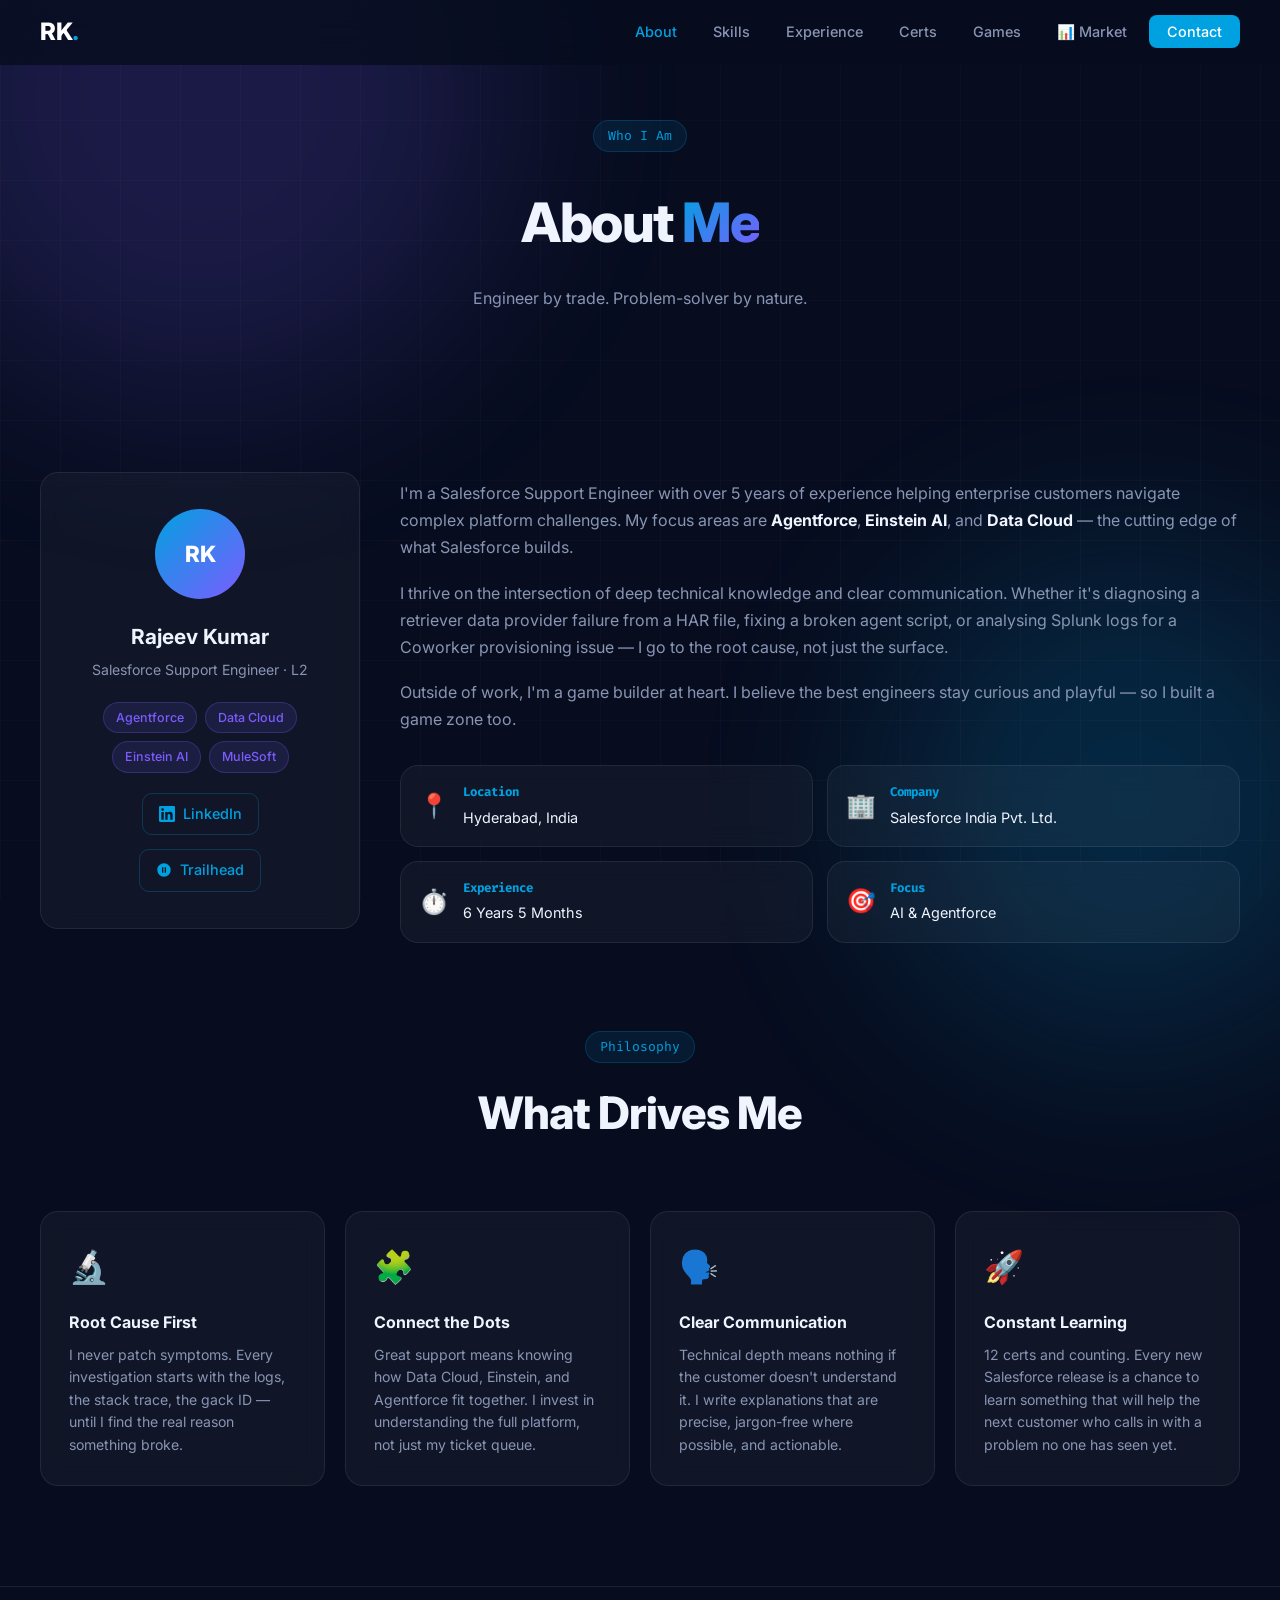
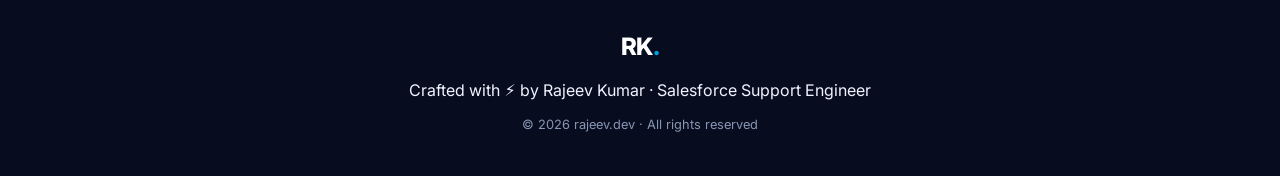
==== about.html @ ff3ae280 "Initial portfolio deploy" ====
<!DOCTYPE html>
<html lang="en">
<head>
  <meta charset="UTF-8" />
  <meta name="viewport" content="width=device-width, initial-scale=1.0" />
  <title>About — Rajeev Kumar</title>
  <link rel="icon" href="favicon.svg" type="image/svg+xml" />
  <link href="https://fonts.googleapis.com/css2?family=Inter:wght@300;400;500;600;700;800&family=Fira+Code:wght@400;500&display=swap" rel="stylesheet" />
  <link rel="stylesheet" href="style.css" />
</head>
<body>

  <nav id="navbar">
    <div class="nav-inner">
      <a class="nav-logo" href="index.html">RK<span class="dot">.</span></a>
      <ul class="nav-links">
        <li><a href="about.html" class="nav-active">About</a></li>
        <li><a href="skills.html">Skills</a></li>
        <li><a href="experience.html">Experience</a></li>
        <li><a href="certifications.html">Certs</a></li>
        <li><a href="games.html">Games</a></li>
        <li><a href="market.html">📊 Market</a></li>
        <li><a href="contact.html" class="nav-cta">Contact</a></li>
      </ul>
      <button class="hamburger" id="hamburger" aria-label="Toggle menu">
        <span></span><span></span><span></span>
      </button>
    </div>
  </nav>

  <section class="page-hero">
    <div class="hero-bg">
      <div class="blob blob1"></div>
      <div class="blob blob2"></div>
      <div class="grid-lines"></div>
    </div>
    <div class="page-hero-content">
      <span class="section-tag">Who I Am</span>
      <h1 class="page-hero-title">About <span class="gradient-text">Me</span></h1>
      <p class="page-hero-sub">Engineer by trade. Problem-solver by nature.</p>
    </div>
  </section>

  <section class="section">
    <div class="container">
      <div class="about-grid">
        <div class="about-card glass-card fade-in">
          <div class="about-avatar">
            <div class="about-avatar-inner">RK</div>
          </div>
          <h3>Rajeev Kumar</h3>
          <p class="about-role">Salesforce Support Engineer · L2</p>
          <div class="about-tags">
            <span class="tag-chip">Agentforce</span>
            <span class="tag-chip">Data Cloud</span>
            <span class="tag-chip">Einstein AI</span>
            <span class="tag-chip">MuleSoft</span>
          </div>
          <div class="about-links" style="justify-content:center;margin-top:20px">
            <a href="https://www.linkedin.com/in/rajeev-kumar" target="_blank" rel="noopener" class="about-link">
              <svg viewBox="0 0 24 24" fill="currentColor"><path d="M20.447 20.452h-3.554v-5.569c0-1.328-.027-3.037-1.852-3.037-1.853 0-2.136 1.445-2.136 2.939v5.667H9.351V9h3.414v1.561h.046c.477-.9 1.637-1.85 3.37-1.85 3.601 0 4.267 2.37 4.267 5.455v6.286zM5.337 7.433a2.062 2.062 0 0 1-2.063-2.065 2.064 2.064 0 1 1 2.063 2.065zm1.782 13.019H3.555V9h3.564v11.452zM22.225 0H1.771C.792 0 0 .774 0 1.729v20.542C0 23.227.792 24 1.771 24h20.451C23.2 24 24 23.227 24 22.271V1.729C24 .774 23.2 0 22.222 0h.003z"/></svg>
              LinkedIn
            </a>
            <a href="https://www.salesforce.com/trailblazer/rajeev101" target="_blank" rel="noopener" class="about-link">
              <svg viewBox="0 0 24 24" fill="currentColor"><path d="M12 2C6.48 2 2 6.48 2 12s4.48 10 10 10 10-4.48 10-10S17.52 2 12 2zm-1 14H9V8h2v8zm4 0h-2V8h2v8z"/></svg>
              Trailhead
            </a>
          </div>
        </div>
        <div class="about-text fade-in">
          <p>
            I'm a Salesforce Support Engineer with over 5 years of experience helping enterprise customers
            navigate complex platform challenges. My focus areas are <strong>Agentforce</strong>,
            <strong>Einstein AI</strong>, and <strong>Data Cloud</strong> — the cutting edge of what
            Salesforce builds.
          </p>
          <p>
            I thrive on the intersection of deep technical knowledge and clear communication. Whether it's
            diagnosing a retriever data provider failure from a HAR file, fixing a broken agent script,
            or analysing Splunk logs for a Coworker provisioning issue — I go to the root cause, not just
            the surface.
          </p>
          <p>
            Outside of work, I'm a game builder at heart. I believe the best engineers stay curious
            and playful — so I built a game zone too.
          </p>

          <!-- Fun Facts -->
          <div class="fun-facts-grid" style="margin-top:32px">
            <div class="fun-fact-card glass-card">
              <span class="fun-fact-icon">📍</span>
              <div>
                <h5>Location</h5>
                <p>Hyderabad, India</p>
              </div>
            </div>
            <div class="fun-fact-card glass-card">
              <span class="fun-fact-icon">🏢</span>
              <div>
                <h5>Company</h5>
                <p>Salesforce India Pvt. Ltd.</p>
              </div>
            </div>
            <div class="fun-fact-card glass-card">
              <span class="fun-fact-icon">⏱️</span>
              <div>
                <h5>Experience</h5>
                <p>6 Years 5 Months</p>
              </div>
            </div>
            <div class="fun-fact-card glass-card">
              <span class="fun-fact-icon">🎯</span>
              <div>
                <h5>Focus</h5>
                <p>AI &amp; Agentforce</p>
              </div>
            </div>
          </div>
        </div>
      </div>

      <!-- What Drives Me -->
      <div class="section-header" style="margin-top:80px">
        <span class="section-tag">Philosophy</span>
        <h2 class="section-title">What Drives Me</h2>
      </div>
      <div class="drives-grid">
        <div class="drive-card glass-card fade-in">
          <div class="drive-icon">🔬</div>
          <h4>Root Cause First</h4>
          <p>I never patch symptoms. Every investigation starts with the logs, the stack trace, the gack ID — until I find the real reason something broke.</p>
        </div>
        <div class="drive-card glass-card fade-in">
          <div class="drive-icon">🧩</div>
          <h4>Connect the Dots</h4>
          <p>Great support means knowing how Data Cloud, Einstein, and Agentforce fit together. I invest in understanding the full platform, not just my ticket queue.</p>
        </div>
        <div class="drive-card glass-card fade-in">
          <div class="drive-icon">🗣️</div>
          <h4>Clear Communication</h4>
          <p>Technical depth means nothing if the customer doesn't understand it. I write explanations that are precise, jargon-free where possible, and actionable.</p>
        </div>
        <div class="drive-card glass-card fade-in">
          <div class="drive-icon">🚀</div>
          <h4>Constant Learning</h4>
          <p>12 certs and counting. Every new Salesforce release is a chance to learn something that will help the next customer who calls in with a problem no one has seen yet.</p>
        </div>
      </div>
    </div>
  </section>

  <footer>
    <div class="footer-inner">
      <span class="nav-logo">RK<span class="dot">.</span></span>
      <p>Crafted with ⚡ by Rajeev Kumar · Salesforce Support Engineer</p>
      <p class="footer-sub">© 2026 rajeev.dev · All rights reserved</p>
    </div>
  </footer>

  <script src="app.js"></script>
</body>
</html>
---- style.css ----
/* ===== RESET & BASE ===== */
*, *::before, *::after { box-sizing: border-box; margin: 0; padding: 0; }

:root {
  --bg: #070d1f;
  --bg2: #0d1530;
  --card: rgba(255,255,255,0.04);
  --card-border: rgba(255,255,255,0.08);
  --accent: #00a1e0;
  --accent2: #7c5cff;
  --accent3: #00e5b0;
  --text: #f0f4ff;
  --muted: #8895b3;
  --white: #ffffff;
  --font: 'Inter', system-ui, sans-serif;
  --code: 'Fira Code', monospace;
  --radius: 18px;
  --shadow: 0 20px 60px rgba(0,0,0,0.4);
  --transition: all 0.3s cubic-bezier(0.4, 0, 0.2, 1);
}

html { scroll-behavior: smooth; }

body {
  font-family: var(--font);
  background: var(--bg);
  color: var(--text);
  overflow-x: hidden;
  line-height: 1.7;
}

/* ===== SCROLLBAR ===== */
::-webkit-scrollbar { width: 6px; }
::-webkit-scrollbar-track { background: var(--bg); }
::-webkit-scrollbar-thumb { background: var(--accent2); border-radius: 3px; }

/* ===== GLASS CARD ===== */
.glass-card {
  background: var(--card);
  border: 1px solid var(--card-border);
  border-radius: var(--radius);
  backdrop-filter: blur(12px);
  transition: var(--transition);
}
.glass-card:hover {
  border-color: rgba(0,161,224,0.25);
  transform: translateY(-4px);
  box-shadow: 0 24px 60px rgba(0,0,0,0.35);
}

/* ===== NAVBAR ===== */
#navbar {
  position: fixed;
  top: 0; left: 0; right: 0;
  z-index: 100;
  padding: 0 24px;
  background: rgba(7,13,31,0.8);
  backdrop-filter: blur(20px);
  border-bottom: 1px solid transparent;
  transition: var(--transition);
}
#navbar.scrolled { border-bottom-color: var(--card-border); }
.nav-inner {
  max-width: 1200px;
  margin: auto;
  display: flex;
  align-items: center;
  justify-content: space-between;
  height: 64px;
}
.nav-logo {
  font-size: 1.5rem;
  font-weight: 800;
  color: var(--white);
  text-decoration: none;
  letter-spacing: -0.5px;
}
.nav-logo .dot { color: var(--accent); }
.nav-links {
  display: flex;
  list-style: none;
  gap: 8px;
  align-items: center;
}
.nav-links a {
  color: var(--muted);
  text-decoration: none;
  font-size: 0.9rem;
  font-weight: 500;
  padding: 8px 14px;
  border-radius: 8px;
  transition: var(--transition);
}
.nav-links a:hover { color: var(--white); background: rgba(255,255,255,0.06); }
.nav-links a.nav-cta {
  background: var(--accent);
  color: var(--white);
  padding: 8px 18px;
}
.nav-links a.nav-cta:hover { background: #008ccc; transform: none; }
.hamburger {
  display: none;
  flex-direction: column;
  gap: 5px;
  background: none;
  border: none;
  cursor: pointer;
  padding: 4px;
}
.hamburger span {
  display: block;
  width: 24px; height: 2px;
  background: var(--text);
  border-radius: 2px;
  transition: var(--transition);
}

/* ===== HERO ===== */
#hero {
  min-height: 100vh;
  display: flex;
  align-items: center;
  padding: 100px 24px 60px;
  position: relative;
  overflow: hidden;
  max-width: 1200px;
  margin: auto;
}
.hero-bg {
  position: fixed;
  inset: 0;
  z-index: -1;
  pointer-events: none;
}
.blob {
  position: absolute;
  border-radius: 50%;
  filter: blur(100px);
  opacity: 0.18;
}
.blob1 {
  width: 600px; height: 600px;
  background: var(--accent2);
  top: -200px; left: -100px;
  animation: blobFloat 8s ease-in-out infinite;
}
.blob2 {
  width: 500px; height: 500px;
  background: var(--accent);
  bottom: -150px; right: -100px;
  animation: blobFloat 10s ease-in-out infinite reverse;
}
@keyframes blobFloat {
  0%, 100% { transform: translate(0,0) scale(1); }
  50% { transform: translate(30px, -30px) scale(1.05); }
}
.grid-lines {
  position: absolute;
  inset: 0;
  background-image:
    linear-gradient(rgba(255,255,255,0.02) 1px, transparent 1px),
    linear-gradient(90deg, rgba(255,255,255,0.02) 1px, transparent 1px);
  background-size: 60px 60px;
}
.hero-content { flex: 1; max-width: 620px; z-index: 1; }
.hero-badge {
  display: inline-flex;
  align-items: center;
  gap: 8px;
  background: rgba(0,229,176,0.1);
  border: 1px solid rgba(0,229,176,0.25);
  color: var(--accent3);
  padding: 6px 14px;
  border-radius: 999px;
  font-size: 0.82rem;
  font-weight: 500;
  margin-bottom: 24px;
}
.pulse-dot {
  width: 8px; height: 8px;
  background: var(--accent3);
  border-radius: 50%;
  animation: pulse 2s infinite;
}
@keyframes pulse {
  0%, 100% { opacity: 1; transform: scale(1); }
  50% { opacity: 0.5; transform: scale(0.8); }
}
.hero-title {
  font-size: clamp(2.4rem, 6vw, 4.2rem);
  font-weight: 800;
  line-height: 1.1;
  letter-spacing: -1.5px;
  margin-bottom: 16px;
}
.gradient-text {
  background: linear-gradient(135deg, var(--accent), var(--accent2));
  -webkit-background-clip: text;
  -webkit-text-fill-color: transparent;
  background-clip: text;
}
.typewriter-wrap {
  font-family: var(--code);
  font-size: clamp(1rem, 2.5vw, 1.3rem);
  color: var(--accent3);
  margin-bottom: 20px;
  min-height: 2rem;
}
.cursor {
  animation: blink 1s infinite;
  color: var(--accent3);
}
@keyframes blink { 0%,100% { opacity: 1; } 50% { opacity: 0; } }
.hero-desc {
  color: var(--muted);
  font-size: 1.05rem;
  margin-bottom: 32px;
  max-width: 520px;
}
.hero-actions { display: flex; gap: 14px; flex-wrap: wrap; margin-bottom: 48px; }
.btn {
  display: inline-flex;
  align-items: center;
  gap: 8px;
  padding: 13px 28px;
  border-radius: 12px;
  font-size: 0.95rem;
  font-weight: 600;
  text-decoration: none;
  transition: var(--transition);
  cursor: pointer;
  border: none;
  font-family: var(--font);
}
.btn-primary {
  background: linear-gradient(135deg, var(--accent), var(--accent2));
  color: var(--white);
}
.btn-primary:hover { transform: translateY(-2px); box-shadow: 0 10px 30px rgba(0,161,224,0.35); }
.btn-outline {
  background: transparent;
  border: 1.5px solid var(--card-border);
  color: var(--text);
}
.btn-outline:hover { border-color: var(--accent); color: var(--accent); background: rgba(0,161,224,0.06); }
.hero-stats { display: flex; align-items: center; gap: 24px; flex-wrap: wrap; }
.stat { display: flex; flex-direction: column; }
.stat-num {
  font-size: 1.8rem;
  font-weight: 800;
  background: linear-gradient(135deg, var(--accent), var(--accent2));
  -webkit-background-clip: text;
  -webkit-text-fill-color: transparent;
  background-clip: text;
}
.stat-label { font-size: 0.78rem; color: var(--muted); font-weight: 500; }
.stat-divider { width: 1px; height: 36px; background: var(--card-border); }
.hero-visual {
  flex: 0 0 360px;
  display: flex;
  align-items: center;
  justify-content: center;
  z-index: 1;
}
.avatar-ring {
  position: relative;
  width: 280px; height: 280px;
  display: flex;
  align-items: center;
  justify-content: center;
}
.avatar-inner {
  width: 130px; height: 130px;
  background: linear-gradient(135deg, var(--accent), var(--accent2));
  border-radius: 50%;
  display: flex;
  align-items: center;
  justify-content: center;
  font-size: 3.5rem;
  z-index: 2;
  box-shadow: 0 0 60px rgba(0,161,224,0.4);
}
.orbit-ring {
  position: absolute;
  inset: 0;
  animation: spin 20s linear infinite;
}
@keyframes spin { to { transform: rotate(360deg); } }
.orbit-icon {
  position: absolute;
  font-size: 1.6rem;
  background: var(--bg2);
  border: 1px solid var(--card-border);
  border-radius: 50%;
  width: 48px; height: 48px;
  display: flex;
  align-items: center;
  justify-content: center;
  animation: counterSpin 20s linear infinite;
}
@keyframes counterSpin { to { transform: rotate(-360deg); } }
.oi1 { top: 0; left: 50%; transform: translateX(-50%); }
.oi2 { right: 0; top: 50%; transform: translateY(-50%); }
.oi3 { bottom: 0; left: 50%; transform: translateX(-50%); }
.oi4 { left: 0; top: 50%; transform: translateY(-50%); }
.scroll-hint {
  position: absolute;
  bottom: 30px;
  left: 50%;
  transform: translateX(-50%);
  display: flex;
  flex-direction: column;
  align-items: center;
  gap: 6px;
  color: var(--muted);
  font-size: 0.75rem;
  text-decoration: none;
  animation: bounce 2s infinite;
}
.scroll-hint svg { width: 20px; height: 20px; }
@keyframes bounce {
  0%, 100% { transform: translateX(-50%) translateY(0); }
  50% { transform: translateX(-50%) translateY(6px); }
}

/* ===== SECTIONS ===== */
.section { padding: 100px 24px; }
.section-dark { background: var(--bg2); }
.container { max-width: 1200px; margin: auto; }
.section-header { text-align: center; margin-bottom: 60px; }
.section-tag {
  display: inline-block;
  font-family: var(--code);
  font-size: 0.82rem;
  color: var(--accent);
  background: rgba(0,161,224,0.1);
  border: 1px solid rgba(0,161,224,0.2);
  padding: 4px 14px;
  border-radius: 999px;
  margin-bottom: 12px;
}
.section-title {
  font-size: clamp(1.8rem, 4vw, 2.8rem);
  font-weight: 800;
  letter-spacing: -1px;
}
.section-sub { color: var(--muted); margin-top: 12px; font-size: 1rem; }

/* ===== ABOUT ===== */
.about-grid { display: grid; grid-template-columns: 320px 1fr; gap: 40px; align-items: start; }
.about-card { padding: 36px; text-align: center; }
.about-avatar {
  width: 90px; height: 90px;
  background: linear-gradient(135deg, var(--accent), var(--accent2));
  border-radius: 50%;
  margin: 0 auto 20px;
  display: flex;
  align-items: center;
  justify-content: center;
}
.about-avatar-inner { font-size: 1.4rem; font-weight: 800; color: white; }
.about-card h3 { font-size: 1.3rem; font-weight: 700; margin-bottom: 4px; }
.about-role { color: var(--muted); font-size: 0.88rem; margin-bottom: 20px; }
.about-tags { display: flex; flex-wrap: wrap; gap: 8px; justify-content: center; }
.tag-chip {
  background: rgba(124,92,255,0.12);
  border: 1px solid rgba(124,92,255,0.25);
  color: var(--accent2);
  font-size: 0.78rem;
  padding: 4px 12px;
  border-radius: 999px;
  font-weight: 500;
}
.about-text { padding: 8px 0; }
.about-text p { color: var(--muted); margin-bottom: 18px; font-size: 1rem; }
.about-text strong { color: var(--text); }
.about-links { display: flex; gap: 14px; flex-wrap: wrap; }
.about-link {
  display: inline-flex;
  align-items: center;
  gap: 8px;
  color: var(--accent);
  text-decoration: none;
  font-size: 0.9rem;
  font-weight: 500;
  border: 1px solid rgba(0,161,224,0.25);
  padding: 8px 16px;
  border-radius: 10px;
  transition: var(--transition);
}
.about-link:hover { background: rgba(0,161,224,0.1); }
.about-link svg { width: 16px; height: 16px; }

/* ===== SKILLS ===== */
.skills-grid {
  display: grid;
  grid-template-columns: repeat(auto-fit, minmax(300px, 1fr));
  gap: 24px;
}
.skill-card { padding: 28px; }
.skill-icon { font-size: 2rem; margin-bottom: 14px; }
.skill-card h3 { font-size: 1.1rem; font-weight: 700; margin-bottom: 8px; }
.skill-card p { color: var(--muted); font-size: 0.88rem; margin-bottom: 18px; line-height: 1.6; }
.skill-bar { height: 4px; background: rgba(255,255,255,0.07); border-radius: 2px; overflow: hidden; }
.skill-fill { height: 100%; background: linear-gradient(90deg, var(--accent), var(--accent2)); border-radius: 2px; width: 0; transition: width 1.2s cubic-bezier(0.4,0,0.2,1); }

/* ===== TIMELINE ===== */
.timeline { position: relative; padding-left: 40px; }
.timeline::before {
  content: '';
  position: absolute;
  left: 8px; top: 0; bottom: 0;
  width: 2px;
  background: linear-gradient(to bottom, var(--accent), var(--accent2));
  opacity: 0.3;
}
.timeline-item { position: relative; margin-bottom: 36px; }
.timeline-dot {
  position: absolute;
  left: -36px; top: 28px;
  width: 14px; height: 14px;
  background: linear-gradient(135deg, var(--accent), var(--accent2));
  border-radius: 50%;
  border: 3px solid var(--bg);
}
.timeline-card { padding: 28px; }
.timeline-header { display: flex; justify-content: space-between; align-items: flex-start; margin-bottom: 16px; gap: 16px; flex-wrap: wrap; }
.timeline-card h3 { font-size: 1.1rem; font-weight: 700; }
.timeline-company { color: var(--accent); font-size: 0.85rem; margin-top: 4px; }
.timeline-date {
  font-family: var(--code);
  font-size: 0.78rem;
  color: var(--muted);
  background: rgba(255,255,255,0.05);
  padding: 4px 12px;
  border-radius: 999px;
  white-space: nowrap;
}
.timeline-points { list-style: none; margin-bottom: 16px; }
.timeline-points li { color: var(--muted); font-size: 0.9rem; padding: 4px 0 4px 18px; position: relative; }
.timeline-points li::before { content: '→'; position: absolute; left: 0; color: var(--accent); }
.timeline-tags { display: flex; gap: 8px; flex-wrap: wrap; }
.timeline-tags span {
  font-size: 0.75rem;
  background: rgba(0,161,224,0.1);
  color: var(--accent);
  padding: 3px 10px;
  border-radius: 6px;
}

/* ===== CERTS ===== */
.certs-grid { display: grid; grid-template-columns: repeat(auto-fit, minmax(280px, 1fr)); gap: 20px; }
.cert-card {
  padding: 22px 24px;
  display: flex;
  align-items: center;
  gap: 18px;
}
.cert-badge { font-size: 2rem; flex-shrink: 0; }
.cert-info h4 { font-size: 0.95rem; font-weight: 600; margin-bottom: 4px; }
.cert-issuer { font-size: 0.78rem; color: var(--accent); font-family: var(--code); }

/* ===== GAMES ===== */
.game-tabs {
  display: flex;
  gap: 10px;
  margin-bottom: 28px;
  flex-wrap: wrap;
  justify-content: center;
}
.gtab {
  background: rgba(255,255,255,0.05);
  border: 1px solid var(--card-border);
  color: var(--muted);
  padding: 10px 20px;
  border-radius: 999px;
  font-size: 0.88rem;
  font-weight: 500;
  cursor: pointer;
  transition: var(--transition);
  font-family: var(--font);
}
.gtab:hover { color: var(--text); border-color: var(--accent); }
.gtab.active { background: linear-gradient(135deg, var(--accent), var(--accent2)); color: white; border-color: transparent; }
.game-panel { display: none; padding: 36px; max-width: 600px; margin: auto; }
.game-panel.active { display: block; }
.game-panel h3 { font-size: 1.3rem; font-weight: 700; margin-bottom: 4px; }
.game-sub { color: var(--muted); font-size: 0.88rem; margin-bottom: 20px; }

/* RPS */
.rps-board { display: flex; align-items: center; justify-content: center; gap: 40px; margin-bottom: 24px; }
.rps-player { display: flex; flex-direction: column; align-items: center; gap: 8px; }
.rps-avatar {
  width: 80px; height: 80px;
  background: rgba(255,255,255,0.06);
  border: 2px solid var(--card-border);
  border-radius: 20px;
  font-size: 2.5rem;
  display: flex;
  align-items: center;
  justify-content: center;
  transition: var(--transition);
}
.rps-score { font-size: 1.8rem; font-weight: 800; color: var(--accent); }
.rps-vs { font-size: 1.1rem; font-weight: 700; color: var(--muted); }
.rps-choices { display: flex; gap: 14px; justify-content: center; margin-bottom: 16px; }
.rps-btn {
  display: flex;
  flex-direction: column;
  align-items: center;
  gap: 6px;
  background: rgba(255,255,255,0.05);
  border: 1.5px solid var(--card-border);
  color: var(--text);
  padding: 16px 20px;
  border-radius: 16px;
  font-size: 2rem;
  cursor: pointer;
  transition: var(--transition);
  font-family: var(--font);
}
.rps-btn span { font-size: 0.75rem; font-weight: 500; color: var(--muted); }
.rps-btn:hover { border-color: var(--accent); background: rgba(0,161,224,0.1); transform: translateY(-3px); }
.rps-result { text-align: center; font-weight: 600; font-size: 0.95rem; min-height: 1.5em; color: var(--accent3); }

/* PUZZLE */
.puzzle-grid {
  display: grid;
  grid-template-columns: repeat(3, 90px);
  gap: 8px;
  justify-content: center;
}
.puzzle-tile {
  width: 90px; height: 90px;
  background: rgba(0,161,224,0.12);
  border: 1.5px solid rgba(0,161,224,0.25);
  border-radius: 14px;
  font-size: 1.8rem;
  font-weight: 700;
  color: var(--text);
  cursor: pointer;
  transition: var(--transition);
  display: flex;
  align-items: center;
  justify-content: center;
}
.puzzle-tile:hover:not(.empty) { background: rgba(0,161,224,0.22); transform: scale(1.04); }
.puzzle-tile.empty { background: transparent; border-color: transparent; cursor: default; }

/* MEMORY */
.memory-grid {
  display: grid;
  grid-template-columns: repeat(4, 70px);
  gap: 10px;
  justify-content: center;
}
.mem-card {
  width: 70px; height: 70px;
  background: rgba(124,92,255,0.12);
  border: 1.5px solid rgba(124,92,255,0.25);
  border-radius: 12px;
  font-size: 1.8rem;
  cursor: pointer;
  transition: var(--transition);
  display: flex;
  align-items: center;
  justify-content: center;
  user-select: none;
}
.mem-card:hover:not(.flipped):not(.matched) { transform: scale(1.05); border-color: var(--accent2); }
.mem-card.flipped, .mem-card.matched { background: rgba(0,229,176,0.1); border-color: rgba(0,229,176,0.3); }
.mem-card.matched { opacity: 0.5; }
.mem-card-back { display: none; }
.mem-card.flipped .mem-card-front, .mem-card.matched .mem-card-front { display: flex; }

/* SNAKE */
#snake-canvas {
  display: block;
  margin: auto;
  border-radius: 14px;
  border: 1px solid var(--card-border);
  max-width: 100%;
}

/* ===== CONTACT ===== */
.contact-grid { display: grid; grid-template-columns: repeat(auto-fit, minmax(240px, 1fr)); gap: 24px; max-width: 800px; margin: auto; }
.contact-card { padding: 32px; text-align: center; }
.contact-icon { font-size: 2.5rem; margin-bottom: 14px; }
.contact-card h4 { font-size: 1rem; font-weight: 600; margin-bottom: 6px; }
.contact-card p { color: var(--muted); font-size: 0.88rem; }

/* ===== FOOTER ===== */
footer {
  background: var(--bg);
  border-top: 1px solid var(--card-border);
  padding: 40px 24px;
  text-align: center;
}
.footer-inner { display: flex; flex-direction: column; align-items: center; gap: 10px; }
.footer-sub { color: var(--muted); font-size: 0.8rem; }

/* ===== RESPONSIVE ===== */
@media (max-width: 960px) {
  #hero { flex-direction: column; gap: 40px; text-align: center; }
  .hero-actions { justify-content: center; }
  .hero-stats { justify-content: center; }
  .hero-visual { flex: none; }
  .about-grid { grid-template-columns: 1fr; }
}
@media (max-width: 768px) {
  .nav-links { display: none; flex-direction: column; position: fixed; top: 64px; left: 0; right: 0; background: rgba(7,13,31,0.98); padding: 20px; gap: 4px; border-bottom: 1px solid var(--card-border); }
  .nav-links.open { display: flex; }
  .hamburger { display: flex; }
  .hero-visual { display: none; }
  .section { padding: 70px 20px; }
  .puzzle-tile { width: 80px; height: 80px; font-size: 1.5rem; }
  .puzzle-grid { grid-template-columns: repeat(3, 80px); }
}
@media (max-width: 480px) {
  .rps-choices { gap: 8px; }
  .rps-btn { padding: 12px 14px; font-size: 1.6rem; }
  #snake-canvas { width: 320px; height: 320px; }
  .memory-grid { grid-template-columns: repeat(4, 60px); gap: 8px; }
  .mem-card { width: 60px; height: 60px; font-size: 1.5rem; }
}

/* ===== ANIMATIONS ===== */
.fade-in { opacity: 0; transform: translateY(30px); transition: opacity 0.6s ease, transform 0.6s ease; }
.fade-in.visible { opacity: 1; transform: translateY(0); }

/* ===== NAV ACTIVE STATE ===== */
.nav-active { color: var(--accent) !important; }

/* ===== PAGE NAV CARDS (hero grid) ===== */
.page-nav-section {
  background: var(--bg);
  padding: 28px 24px 36px;
  border-bottom: 1px solid var(--card-border);
}
.page-nav-grid {
  display: grid;
  grid-template-columns: repeat(7, 1fr);
  gap: 12px;
  max-width: 900px;
  margin: 0 auto;
}
.page-nav-card {
  display: flex;
  flex-direction: column;
  align-items: center;
  gap: 8px;
  padding: 18px 10px;
  text-decoration: none;
  color: var(--text);
  border-radius: var(--radius);
  transition: var(--transition);
}
.page-nav-card:hover {
  background: rgba(0,161,224,0.1);
  border-color: var(--accent);
  transform: translateY(-4px);
}
.pnc-icon { font-size: 1.8rem; }
.pnc-label { font-size: 0.78rem; font-weight: 600; color: var(--muted); }

/* ===== PAGE HERO (sub-pages) ===== */
.page-hero {
  min-height: 38vh;
  display: flex;
  align-items: center;
  justify-content: center;
  padding: 120px 24px 60px;
  position: relative;
  overflow: hidden;
  text-align: center;
}
.page-hero-content {
  position: relative;
  z-index: 1;
}
.page-hero-title {
  font-size: clamp(2rem, 5vw, 3.4rem);
  font-weight: 800;
  letter-spacing: -1.5px;
  margin: 12px 0 16px;
}
.page-hero-sub {
  color: var(--muted);
  font-size: 1rem;
}

/* ===== FUN FACTS / CARDS ===== */
.fun-facts-grid {
  display: grid;
  grid-template-columns: 1fr 1fr;
  gap: 14px;
}
.fun-fact-card {
  display: flex;
  align-items: center;
  gap: 14px;
  padding: 16px 18px;
}
.fun-fact-icon { font-size: 1.5rem; flex-shrink: 0; }
.fun-fact-card h5 { font-size: 0.78rem; color: var(--accent); font-family: var(--code); margin-bottom: 2px; }
.fun-fact-card p { font-size: 0.9rem; color: var(--text); margin: 0; }

/* ===== DRIVES GRID ===== */
.drives-grid {
  display: grid;
  grid-template-columns: repeat(auto-fit, minmax(260px, 1fr));
  gap: 20px;
}
.drive-card { padding: 28px; }
.drive-icon { font-size: 2rem; margin-bottom: 14px; }
.drive-card h4 { font-size: 1rem; font-weight: 700; margin-bottom: 8px; }
.drive-card p { color: var(--muted); font-size: 0.88rem; line-height: 1.6; margin: 0; }

/* ===== TOOLS CLOUD ===== */
.tools-cloud {
  display: flex;
  flex-wrap: wrap;
  gap: 10px;
  justify-content: center;
}
.tool-pill {
  background: rgba(124,92,255,0.1);
  border: 1px solid rgba(124,92,255,0.25);
  color: var(--accent2);
  font-size: 0.84rem;
  font-weight: 500;
  padding: 8px 16px;
  border-radius: 999px;
  transition: var(--transition);
  cursor: default;
}
.tool-pill:hover {
  background: rgba(124,92,255,0.2);
  transform: translateY(-2px);
}

/* ===== IMPACT GRID ===== */
.impact-grid {
  display: grid;
  grid-template-columns: repeat(auto-fit, minmax(180px, 1fr));
  gap: 20px;
}
.impact-card {
  padding: 32px 20px;
  text-align: center;
}
.impact-num {
  display: block;
  font-size: 2.8rem;
  font-weight: 800;
  margin-bottom: 8px;
}
.impact-label {
  font-size: 0.85rem;
  color: var(--muted);
  font-weight: 500;
}

/* ===== CERT COUNTER STRIP ===== */
.cert-counter-strip {
  display: flex;
  align-items: center;
  justify-content: center;
  gap: 0;
  background: var(--card);
  border: 1px solid var(--card-border);
  border-radius: var(--radius);
  padding: 24px 0;
  flex-wrap: wrap;
}
.cert-counter-item {
  display: flex;
  flex-direction: column;
  align-items: center;
  gap: 4px;
  padding: 0 40px;
}
.cert-counter-num {
  font-size: 2.2rem;
  font-weight: 800;
}
.cert-counter-label {
  font-size: 0.8rem;
  color: var(--muted);
  font-weight: 500;
}
.cert-counter-divider {
  width: 1px;
  height: 48px;
  background: var(--card-border);
}

/* ===== TRAILHEAD CTA ===== */
.trailhead-cta {
  padding: 28px 32px;
  display: flex;
  align-items: center;
  justify-content: space-between;
  gap: 24px;
  flex-wrap: wrap;
}
.trailhead-cta-left {
  display: flex;
  align-items: center;
  gap: 18px;
}
.trailhead-cta-icon { font-size: 2.4rem; }
.trailhead-cta h4 { font-size: 1rem; font-weight: 700; margin-bottom: 4px; }
.trailhead-cta p { color: var(--muted); font-size: 0.85rem; margin: 0; }

/* ===== CONTACT LINK CARDS ===== */
.contact-link-card {
  text-decoration: none;
  color: var(--text);
  cursor: pointer;
  display: flex;
  flex-direction: column;
  align-items: center;
}
.contact-value {
  color: var(--muted);
  font-size: 0.88rem;
  margin: 0 0 8px 0;
  font-family: var(--code);
}
.contact-action {
  font-size: 0.78rem;
  color: var(--accent);
  font-weight: 500;
  opacity: 0;
  transition: var(--transition);
}
.contact-link-card:hover .contact-action { opacity: 1; }
.contact-link-card:hover { border-color: var(--accent); }

/* ===== LOCATION CARD ===== */
.location-card {
  padding: 24px 28px;
}
.location-left {
  display: flex;
  align-items: center;
  gap: 18px;
}
.location-icon { font-size: 2rem; }
.location-left h4 { font-size: 1rem; font-weight: 700; margin-bottom: 4px; }
.location-left p { color: var(--muted); font-size: 0.85rem; margin: 0; }

/* ===== CERT TICKER ===== */
.ticker-wrap {
  display: flex;
  align-items: center;
  background: #010812;
  border-top: 1px solid rgba(0,161,224,0.15);
  border-bottom: 1px solid rgba(0,161,224,0.15);
  overflow: hidden;
  height: 40px;
}
.ticker-label {
  flex-shrink: 0;
  background: var(--accent);
  color: #fff;
  font-size: 0.7rem;
  font-weight: 700;
  letter-spacing: 1.5px;
  padding: 0 16px;
  height: 100%;
  display: flex;
  align-items: center;
  font-family: var(--code);
}
.ticker-track {
  flex: 1;
  overflow: hidden;
  position: relative;
}
.ticker-items {
  display: inline-flex;
  align-items: center;
  gap: 0;
  white-space: nowrap;
  animation: tickerScroll 28s linear infinite;
}
.ticker-item {
  font-size: 0.78rem;
  font-weight: 500;
  color: var(--accent3);
  font-family: var(--code);
  padding: 0 4px;
}
.ticker-sep {
  color: rgba(0,161,224,0.35);
  padding: 0 12px;
  font-size: 0.9rem;
}
@keyframes tickerScroll {
  0%   { transform: translateX(0); }
  100% { transform: translateX(-50%); }
}

/* ===== TECH INDEX (stock dashboard) ===== */
#tech-index {
  background: #020b18;
  border-top: 1px solid rgba(0,229,176,0.12);
  border-bottom: 1px solid rgba(0,229,176,0.12);
  padding: 0 0 0 0;
}
.ti-header {
  display: flex;
  align-items: center;
  justify-content: space-between;
  padding: 14px 32px;
  border-bottom: 1px solid rgba(255,255,255,0.06);
  flex-wrap: wrap;
  gap: 10px;
}
.ti-brand {
  display: flex;
  align-items: center;
  gap: 10px;
}
.ti-bull { font-size: 1.3rem; }
.ti-title {
  font-family: var(--code);
  font-size: 0.95rem;
  font-weight: 700;
  color: var(--accent3);
  letter-spacing: 1px;
}
.ti-status {
  display: flex;
  align-items: center;
  gap: 8px;
  font-family: var(--code);
  font-size: 0.75rem;
  color: var(--muted);
}
.ti-dot {
  width: 8px; height: 8px;
  border-radius: 50%;
  animation: pulse 2s infinite;
}
.ti-dot-green { background: var(--accent3); }
.ti-clock { color: var(--muted); }
.ti-grid {
  display: grid;
  grid-template-columns: repeat(6, 1fr);
  border-bottom: 1px solid rgba(255,255,255,0.05);
}
.ti-card {
  padding: 20px 18px;
  border-right: 1px solid rgba(255,255,255,0.05);
  transition: var(--transition);
  cursor: default;
}
.ti-card:last-child { border-right: none; }
.ti-card:hover { background: rgba(0,229,176,0.04); }
.ti-card-label {
  font-family: var(--code);
  font-size: 0.65rem;
  color: var(--muted);
  letter-spacing: 1.5px;
  margin-bottom: 8px;
}
.ti-card-value {
  font-size: 1.5rem;
  font-weight: 800;
  color: #f0f4ff;
  margin-bottom: 4px;
  font-family: var(--code);
}
.ti-card-change {
  font-size: 0.75rem;
  font-weight: 600;
  font-family: var(--code);
  margin-bottom: 4px;
}
.ti-up { color: var(--accent3); }
.ti-down { color: #ff5f7e; }
.ti-card-sub {
  font-size: 0.7rem;
  color: var(--muted);
}
.ti-footer-bar {
  display: flex;
  align-items: center;
  gap: 0;
  padding: 10px 24px;
  flex-wrap: wrap;
  overflow: hidden;
}
.ti-footer-item {
  font-family: var(--code);
  font-size: 0.72rem;
  color: var(--muted);
  padding: 0 16px;
}
.ti-footer-item strong { color: var(--accent); }
.ti-sep { color: rgba(255,255,255,0.1); font-size: 0.8rem; }

/* ===== RESPONSIVE (new) ===== */
@media (max-width: 960px) {
  .page-nav-grid { grid-template-columns: repeat(4, 1fr); }
  .cert-counter-item { padding: 0 24px; }
  .ti-grid { grid-template-columns: repeat(3, 1fr); }
}
@media (max-width: 700px) {
  .page-nav-grid { grid-template-columns: repeat(4, 1fr); }
}
@media (max-width: 600px) {
  .page-nav-grid { grid-template-columns: repeat(3, 1fr); gap: 8px; }
  .page-nav-card { padding: 14px 6px; }
  .fun-facts-grid { grid-template-columns: 1fr; }
  .cert-counter-strip { flex-direction: column; gap: 16px; }
  .cert-counter-divider { width: 60px; height: 1px; }
  .trailhead-cta { flex-direction: column; align-items: flex-start; }
  .ti-grid { grid-template-columns: repeat(2, 1fr); }
  .ti-header { padding: 10px 16px; }
  .ti-footer-bar { gap: 0; padding: 8px 12px; }
  .ti-footer-item { padding: 0 8px; font-size: 0.65rem; }
}
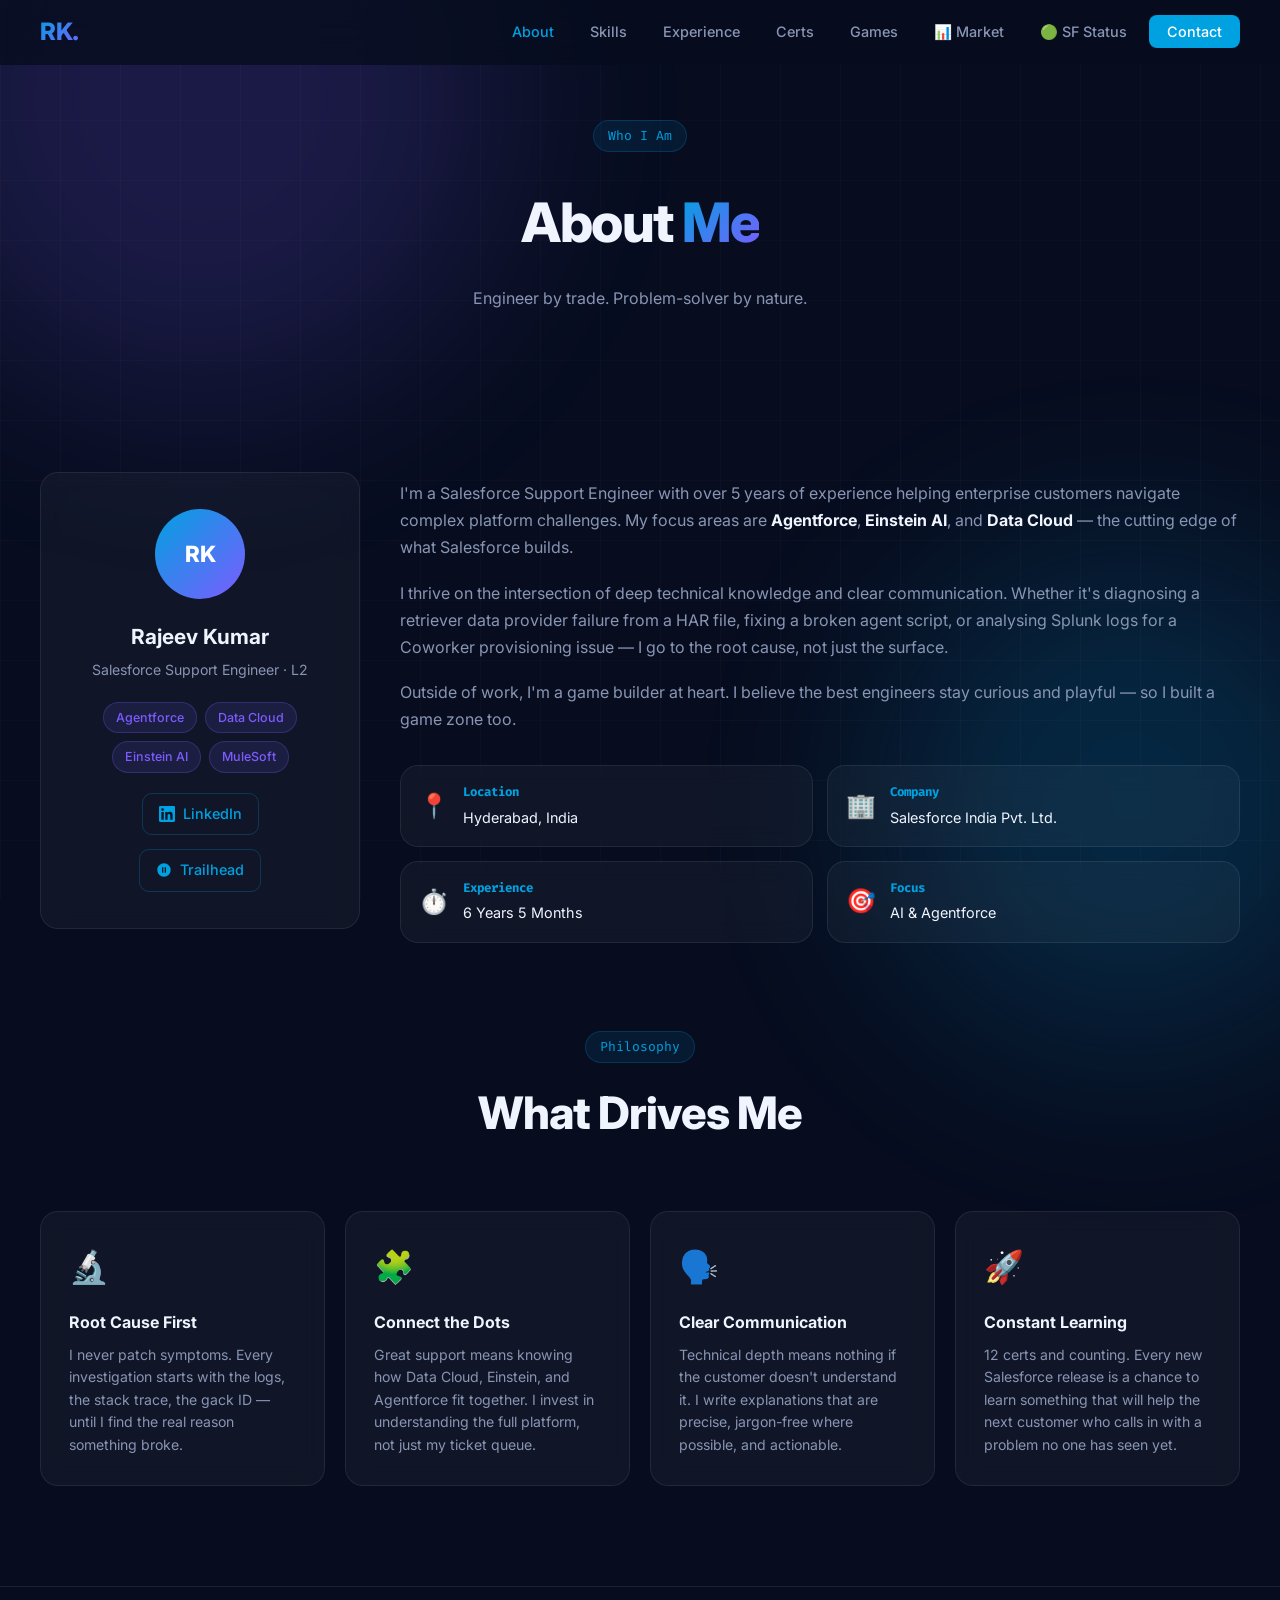
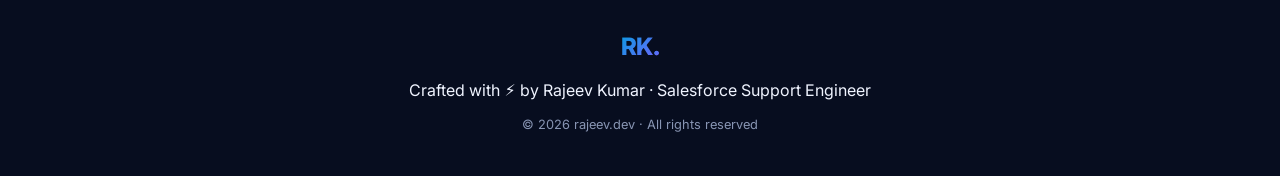
==== commit f015428f: "Add SF Status page, cert timeline, and nav updates - New status.html: live Salesforce system status " ====
--- a/about.html
+++ b/about.html
@@ -20,6 +20,7 @@
         <li><a href="certifications.html">Certs</a></li>
         <li><a href="games.html">Games</a></li>
         <li><a href="market.html">📊 Market</a></li>
+        <li><a href="status.html">🟢 SF Status</a></li>
         <li><a href="contact.html" class="nav-cta">Contact</a></li>
       </ul>
       <button class="hamburger" id="hamburger" aria-label="Toggle menu">
--- a/style.css
+++ b/style.css
@@ -71,11 +71,19 @@
 .nav-logo {
   font-size: 1.5rem;
   font-weight: 800;
-  color: var(--white);
+  background: linear-gradient(135deg, #00a1e0 0%, #7c5cff 100%);
+  -webkit-background-clip: text;
+  -webkit-text-fill-color: transparent;
+  background-clip: text;
   text-decoration: none;
   letter-spacing: -0.5px;
 }
-.nav-logo .dot { color: var(--accent); }
+.nav-logo .dot {
+  background: linear-gradient(135deg, #00a1e0 0%, #7c5cff 100%);
+  -webkit-background-clip: text;
+  -webkit-text-fill-color: transparent;
+  background-clip: text;
+}
 .nav-links {
   display: flex;
   list-style: none;
@@ -460,6 +468,131 @@
 .cert-info h4 { font-size: 0.95rem; font-weight: 600; margin-bottom: 4px; }
 .cert-issuer { font-size: 0.78rem; color: var(--accent); font-family: var(--code); }
 
+/* ===== CERT VIEW TOGGLE ===== */
+.cert-view-toggle {
+  display: flex;
+  justify-content: center;
+  gap: 10px;
+}
+.cert-view-btn {
+  background: rgba(255,255,255,0.05);
+  border: 1px solid var(--card-border);
+  color: var(--muted);
+  padding: 9px 22px;
+  border-radius: 999px;
+  font-size: 0.88rem;
+  font-weight: 600;
+  cursor: pointer;
+  transition: var(--transition);
+  font-family: var(--font);
+}
+.cert-view-btn.active,
+.cert-view-btn:hover {
+  background: linear-gradient(135deg, rgba(0,161,224,0.18), rgba(124,92,255,0.18));
+  border-color: var(--accent);
+  color: var(--text);
+}
+
+/* ===== CERT TIMELINE ===== */
+.cert-timeline-wrap {
+  position: relative;
+  max-width: 860px;
+  margin: 0 auto;
+  padding: 12px 0 24px;
+}
+.ct-line {
+  position: absolute;
+  left: 50%;
+  top: 0; bottom: 0;
+  width: 2px;
+  background: linear-gradient(to bottom, transparent, rgba(0,161,224,0.35) 8%, rgba(124,92,255,0.35) 92%, transparent);
+  transform: translateX(-50%);
+}
+.ct-item {
+  display: flex;
+  align-items: flex-start;
+  gap: 0;
+  position: relative;
+  margin-bottom: 36px;
+}
+.ct-item[data-side="left"] {
+  flex-direction: row;
+  padding-right: calc(50% + 28px);
+}
+.ct-item[data-side="right"] {
+  flex-direction: row-reverse;
+  padding-left: calc(50% + 28px);
+}
+.ct-dot {
+  width: 16px;
+  height: 16px;
+  border-radius: 50%;
+  border: 3px solid var(--bg);
+  position: absolute;
+  left: 50%;
+  top: 22px;
+  transform: translateX(-50%);
+  z-index: 2;
+  box-shadow: 0 0 12px rgba(0,161,224,0.4);
+  flex-shrink: 0;
+}
+.ct-dot-pulse {
+  box-shadow: 0 0 0 0 rgba(0,229,176,0.6);
+  animation: dotPulse 2s infinite;
+}
+@keyframes dotPulse {
+  0%   { box-shadow: 0 0 0 0 rgba(0,229,176,0.55); }
+  70%  { box-shadow: 0 0 0 10px rgba(0,229,176,0); }
+  100% { box-shadow: 0 0 0 0 rgba(0,229,176,0); }
+}
+.ct-card {
+  padding: 20px 22px;
+  display: flex;
+  gap: 14px;
+  align-items: flex-start;
+  width: 100%;
+  position: relative;
+  cursor: default;
+}
+.ct-card-highlight {
+  border-color: rgba(0,229,176,0.3) !important;
+  background: rgba(0,229,176,0.04) !important;
+}
+.ct-badge { font-size: 1.8rem; flex-shrink: 0; margin-top: 2px; }
+.ct-body { flex: 1; min-width: 0; }
+.ct-body h4 { font-size: 0.92rem; font-weight: 700; margin: 6px 0 5px; line-height: 1.4; }
+.ct-year { font-size: 0.78rem; font-family: var(--code); color: var(--accent); margin-bottom: 5px; }
+.ct-desc { font-size: 0.8rem; color: var(--muted); line-height: 1.55; }
+.ct-tag {
+  display: inline-block;
+  font-size: 0.68rem;
+  font-weight: 700;
+  text-transform: uppercase;
+  letter-spacing: 0.05em;
+  padding: 2px 8px;
+  border-radius: 4px;
+  margin-bottom: 2px;
+}
+.ct-tag.admin    { background: rgba(255,215,0,0.15);  color: #ffd700; }
+.ct-tag.associate{ background: rgba(76,175,80,0.15);  color: #66bb6a; }
+.ct-tag.consultant{background: rgba(0,161,224,0.15);  color: #00a1e0; }
+.ct-tag.developer{ background: rgba(124,92,255,0.15); color: #9c7cff; }
+.ct-tag.architect{ background: rgba(239,83,80,0.15);  color: #ef5350; }
+.ct-tag.ai       { background: rgba(0,229,176,0.15);  color: #00e5b0; }
+.ct-latest-badge {
+  position: absolute;
+  top: 12px; right: 14px;
+  font-size: 0.65rem;
+  font-weight: 700;
+  text-transform: uppercase;
+  letter-spacing: 0.08em;
+  padding: 2px 8px;
+  border-radius: 999px;
+  background: linear-gradient(135deg, rgba(0,229,176,0.25), rgba(124,92,255,0.25));
+  color: #00e5b0;
+  border: 1px solid rgba(0,229,176,0.3);
+}
+
 /* ===== GAMES ===== */
 .game-tabs {
   display: flex;
@@ -622,6 +755,10 @@
   #snake-canvas { width: 320px; height: 320px; }
   .memory-grid { grid-template-columns: repeat(4, 60px); gap: 8px; }
   .mem-card { width: 60px; height: 60px; font-size: 1.5rem; }
+  .g2048-grid { grid-template-columns: repeat(4, 68px); grid-template-rows: repeat(4, 68px); }
+  .g2048-cell { width: 68px; height: 68px; font-size: 1.3rem; }
+  .whack-grid { max-width: 300px; gap: 10px; }
+  .typing-hud { gap: 16px; flex-wrap: wrap; }
 }
 
 /* ===== ANIMATIONS ===== */
@@ -1023,4 +1160,149 @@
   .ti-header { padding: 10px 16px; }
   .ti-footer-bar { gap: 0; padding: 8px 12px; }
   .ti-footer-item { padding: 0 8px; font-size: 0.65rem; }
-}
+
+  /* Timeline collapses to single column on mobile */
+  .ct-line { left: 18px; }
+  .ct-item[data-side="left"],
+  .ct-item[data-side="right"] {
+    flex-direction: row;
+    padding-left: 48px;
+    padding-right: 0;
+  }
+  .ct-dot { left: 18px; }
+}
+
+/* ===== SF STATUS WIDGET ===== */
+.sf-status-page { max-width: 860px; margin: 0 auto; }
+.sf-status-hero { text-align: center; margin-bottom: 48px; }
+.sf-status-hero h2 { font-size: 2rem; font-weight: 800; margin-bottom: 10px; }
+.sf-status-hero p { color: var(--muted); }
+
+.sf-overall {
+  display: flex;
+  align-items: center;
+  gap: 18px;
+  padding: 24px 28px;
+  border-radius: var(--radius);
+  margin-bottom: 36px;
+  border: 1px solid var(--card-border);
+  background: var(--card);
+  backdrop-filter: blur(12px);
+}
+.sf-overall-dot {
+  width: 18px; height: 18px;
+  border-radius: 50%;
+  flex-shrink: 0;
+  background: #6b7280;
+  box-shadow: 0 0 10px rgba(107,114,128,0.5);
+}
+.sf-overall-dot.ok   { background: #00e5b0; box-shadow: 0 0 10px rgba(0,229,176,0.55); }
+.sf-overall-dot.warn { background: #fbbf24; box-shadow: 0 0 10px rgba(251,191,36,0.55); }
+.sf-overall-dot.bad  { background: #f87171; box-shadow: 0 0 10px rgba(248,113,113,0.55); }
+.sf-overall-text h3  { font-size: 1.1rem; font-weight: 700; }
+.sf-overall-text p   { font-size: 0.85rem; color: var(--muted); margin-top: 3px; }
+.sf-overall-updated  { margin-left: auto; font-size: 0.75rem; color: var(--muted); font-family: var(--code); white-space: nowrap; }
+
+.sf-components-grid {
+  display: grid;
+  grid-template-columns: repeat(auto-fit, minmax(220px, 1fr));
+  gap: 16px;
+  margin-bottom: 36px;
+}
+.sf-comp-card {
+  padding: 18px 20px;
+  display: flex;
+  align-items: center;
+  gap: 14px;
+}
+.sf-comp-dot {
+  width: 8px; height: 8px;
+  border-radius: 50%;
+  flex-shrink: 0;
+  background: #6b7280;
+  display: inline-block;
+}
+.sf-comp-dot.ok   { background: #00e5b0; box-shadow: 0 0 6px rgba(0,229,176,0.5); }
+.sf-comp-dot.warn { background: #fbbf24; box-shadow: 0 0 6px rgba(251,191,36,0.5); }
+.sf-comp-dot.bad  { background: #f87171; box-shadow: 0 0 6px rgba(248,113,113,0.5); }
+.sf-comp-dot-row { display: flex; align-items: center; gap: 6px; margin-top: 4px; }
+.sf-comp-name { font-size: 0.88rem; font-weight: 600; }
+.sf-comp-status { font-size: 0.75rem; color: var(--muted); }
+.sf-offline-box {
+  max-width: 480px;
+  margin: 0 auto;
+  padding: 40px 36px;
+  text-align: center;
+}
+
+.sf-incidents-section h3 { font-size: 1rem; font-weight: 700; margin-bottom: 16px; }
+.sf-incident-card {
+  padding: 16px 20px;
+  margin-bottom: 12px;
+  border-left: 3px solid var(--accent);
+}
+.sf-incident-card.maintenance { border-left-color: #fbbf24; }
+.sf-incident-card.incident    { border-left-color: #f87171; }
+.sf-incident-name { font-size: 0.9rem; font-weight: 700; margin-bottom: 4px; }
+.sf-incident-meta { font-size: 0.75rem; color: var(--muted); font-family: var(--code); }
+.sf-incident-body { font-size: 0.8rem; color: var(--muted); margin-top: 6px; line-height: 1.55; }
+
+.sf-no-incidents {
+  text-align: center;
+  padding: 28px;
+  color: var(--muted);
+  font-size: 0.88rem;
+  border-radius: var(--radius);
+  border: 1px dashed rgba(0,229,176,0.2);
+}
+.sf-no-incidents .sf-ok-icon { font-size: 2rem; display: block; margin-bottom: 8px; }
+
+.sf-loading {
+  text-align: center;
+  padding: 60px 20px;
+  color: var(--muted);
+  font-size: 0.9rem;
+}
+.sf-loading-spinner {
+  width: 36px; height: 36px;
+  border: 3px solid rgba(0,161,224,0.2);
+  border-top-color: var(--accent);
+  border-radius: 50%;
+  animation: spin 0.8s linear infinite;
+  margin: 0 auto 16px;
+}
+@keyframes spin { to { transform: rotate(360deg); } }
+
+.sf-error {
+  text-align: center;
+  padding: 32px;
+  color: #f87171;
+  font-size: 0.88rem;
+}
+.sf-refresh-btn {
+  background: rgba(255,255,255,0.06);
+  border: 1px solid var(--card-border);
+  color: var(--muted);
+  padding: 8px 20px;
+  border-radius: 999px;
+  font-size: 0.82rem;
+  font-weight: 600;
+  cursor: pointer;
+  transition: var(--transition);
+  font-family: var(--font);
+  margin-left: auto;
+  display: flex;
+  align-items: center;
+  gap: 6px;
+}
+.sf-refresh-btn:hover { border-color: var(--accent); color: var(--text); }
+.sf-header-row {
+  display: flex;
+  align-items: center;
+  margin-bottom: 24px;
+}
+.sf-header-row h3 { font-size: 1rem; font-weight: 700; }
+@media (max-width: 600px) {
+  .sf-overall { flex-wrap: wrap; }
+  .sf-overall-updated { margin-left: 0; width: 100%; }
+}
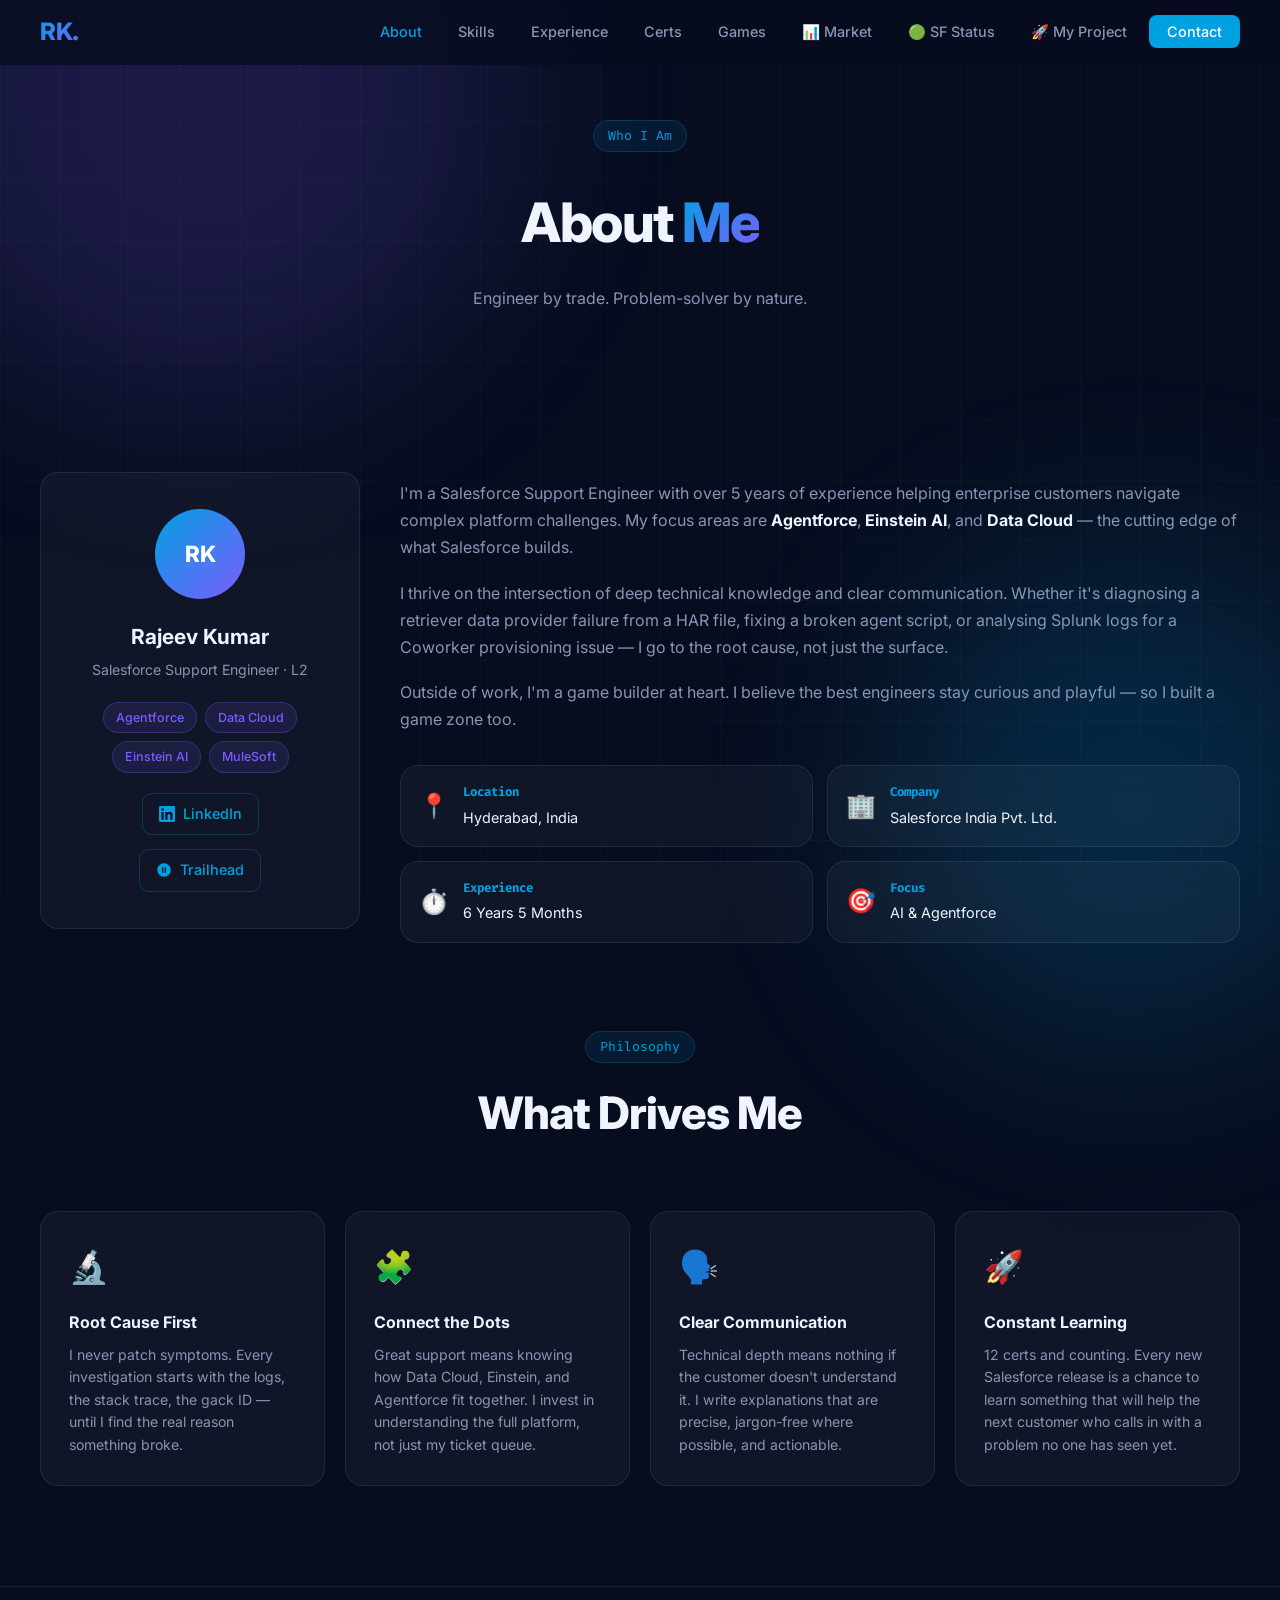
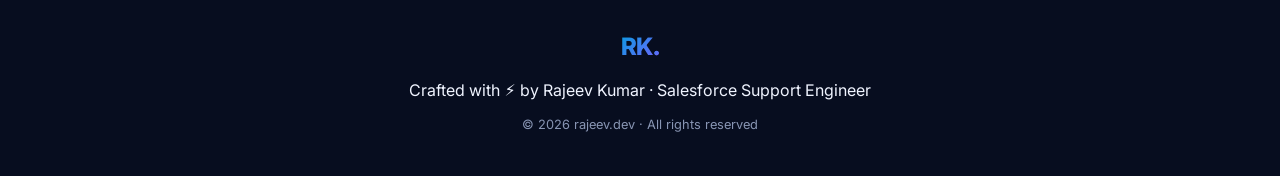
==== commit a95ec310: "Add My Project page featuring Agent Test Kit Co-Authored-By: Claude Opus 5.5 (1M context) <noreply@a" ====
--- a/about.html
+++ b/about.html
@@ -21,6 +21,7 @@
         <li><a href="games.html">Games</a></li>
         <li><a href="market.html">📊 Market</a></li>
         <li><a href="status.html">🟢 SF Status</a></li>
+        <li><a href="projects.html">🚀 My Project</a></li>
         <li><a href="contact.html" class="nav-cta">Contact</a></li>
       </ul>
       <button class="hamburger" id="hamburger" aria-label="Toggle menu">
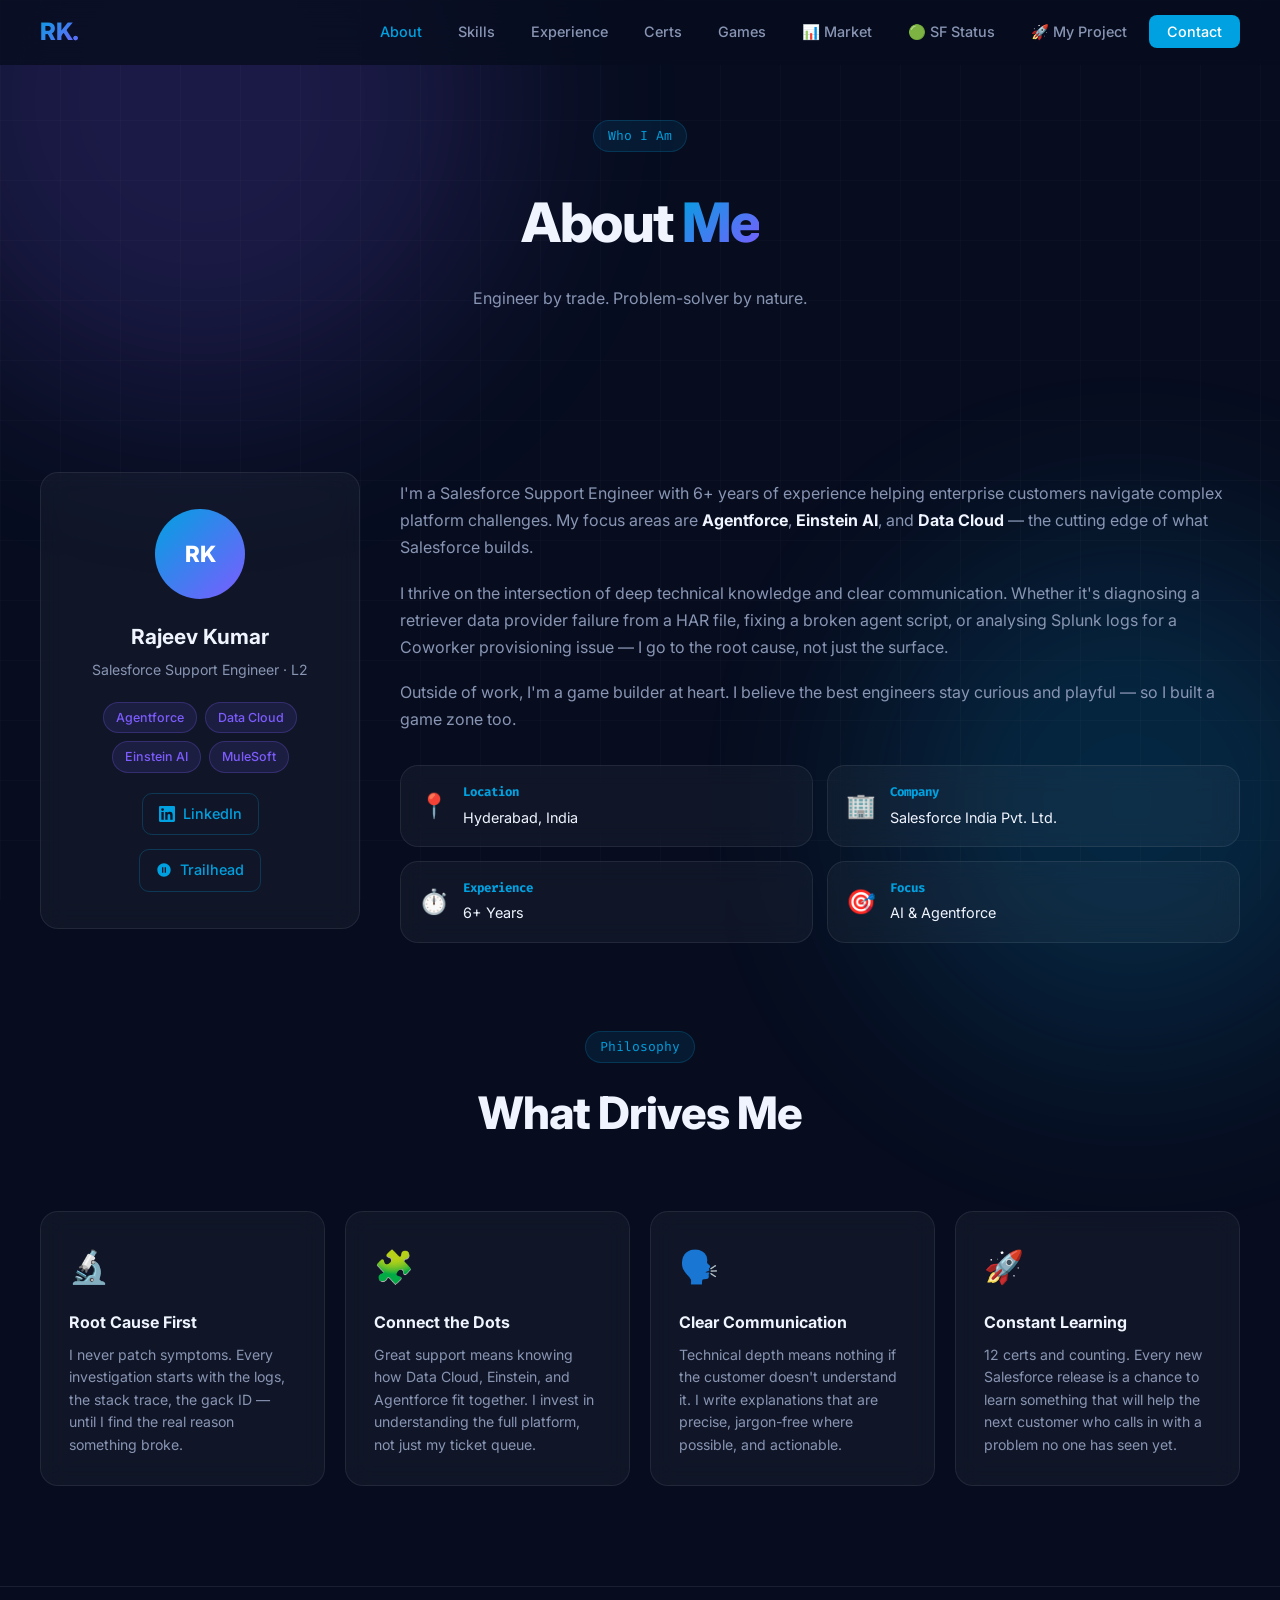
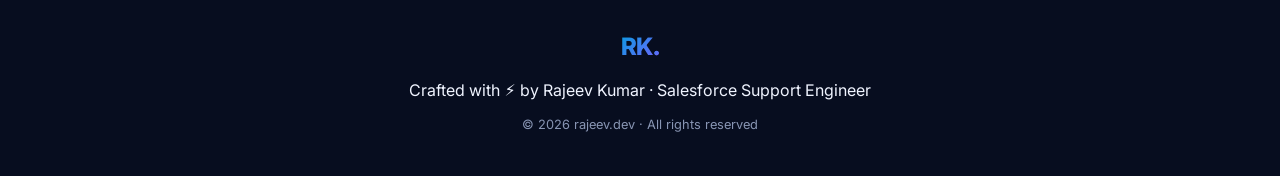
==== commit cd58dda2: "Update experience to 6+ years Co-Authored-By: Claude Opus 5.5 (1M context) <noreply@anthropic.com>" ====
--- a/about.html
+++ b/about.html
@@ -71,7 +71,7 @@
         </div>
         <div class="about-text fade-in">
           <p>
-            I'm a Salesforce Support Engineer with over 5 years of experience helping enterprise customers
+            I'm a Salesforce Support Engineer with 6+ years of experience helping enterprise customers
             navigate complex platform challenges. My focus areas are <strong>Agentforce</strong>,
             <strong>Einstein AI</strong>, and <strong>Data Cloud</strong> — the cutting edge of what
             Salesforce builds.
@@ -107,7 +107,7 @@
               <span class="fun-fact-icon">⏱️</span>
               <div>
                 <h5>Experience</h5>
-                <p>6 Years 5 Months</p>
+                <p>6+ Years</p>
               </div>
             </div>
             <div class="fun-fact-card glass-card">
